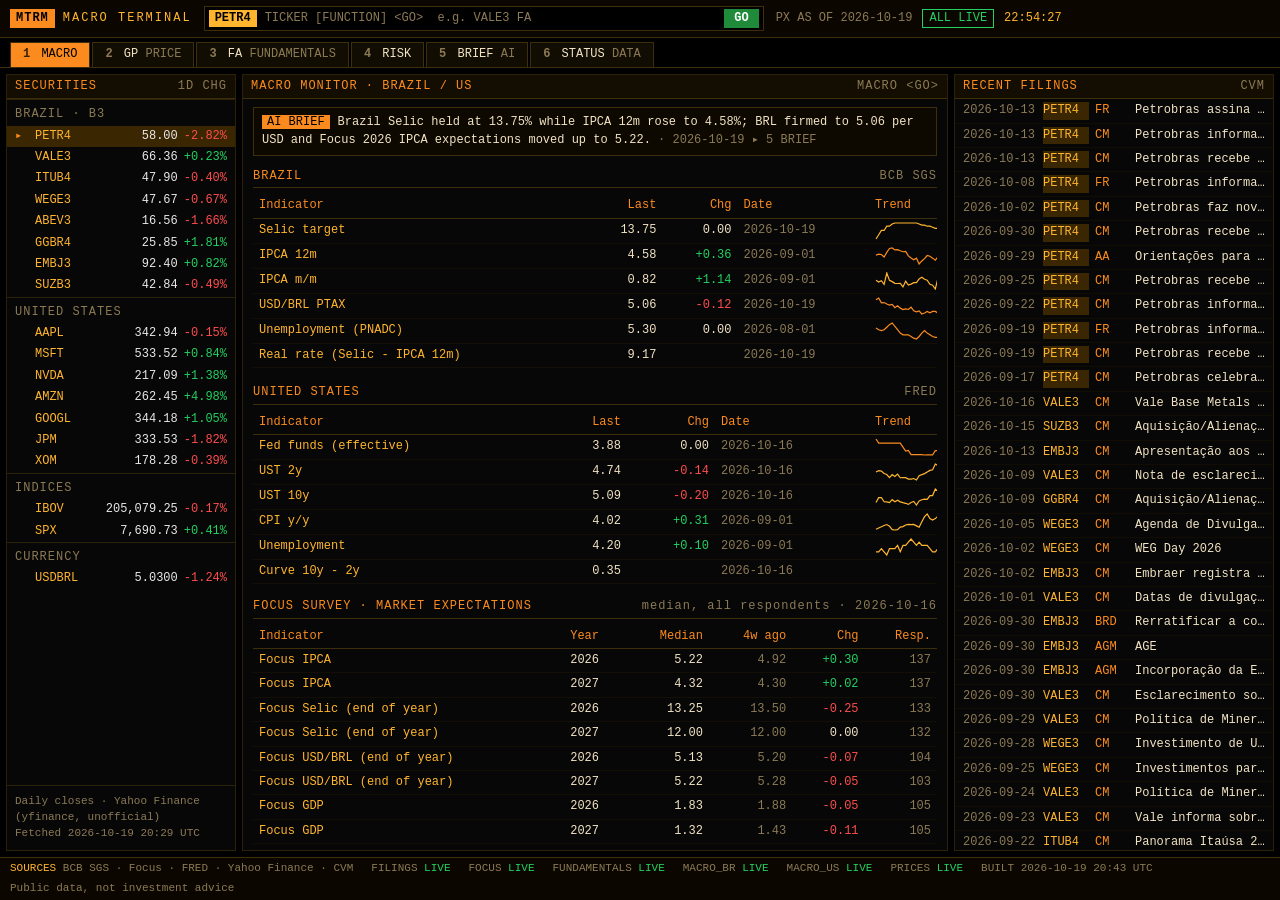
==== site/index.html @ 36a80afa "Macro terminal: data pipeline, static page and AI brief" ====
<!doctype html>
<html lang="en">
<head>
<meta charset="utf-8">
<meta name="viewport" content="width=device-width, initial-scale=1">
<title>Macro Terminal</title>
<meta name="description" content="Terminal-style dashboard of Brazilian and US macro and market data, built from public sources, with an AI daily brief.">
<link rel="icon" href="data:image/svg+xml,%3Csvg xmlns='http://www.w3.org/2000/svg' viewBox='0 0 16 16'%3E%3Crect width='16' height='16' fill='%23000'/%3E%3Cpath d='M2 12 6 7l3 3 5-6' stroke='%23fb8b1e' stroke-width='2' fill='none'/%3E%3C/svg%3E">
<link rel="stylesheet" href="terminal.css">
</head>
<body>
<header class="top">
  <div class="brand"><span class="logo">MTRM</span><span class="brand-name">MACRO TERMINAL</span></div>
  <form class="cmd" id="cmd" autocomplete="off">
    <span class="cmd-sec" id="cmd-sec">PETR4</span>
    <input id="cmd-input" type="text" spellcheck="false" placeholder="TICKER [FUNCTION] &lt;GO&gt;  e.g. VALE3 FA" aria-label="Command">
    <button type="submit" class="go">GO</button>
  </form>
  <div class="top-right">
    <span id="asof" class="dim"></span>
    <span id="health" class="pill"></span>
    <span id="clock" class="clock"></span>
  </div>
</header>

<nav class="tabs" id="tabs" role="tablist">
  <button data-tab="macro" role="tab"><b>1</b> MACRO</button>
  <button data-tab="gp" role="tab"><b>2</b> GP <span class="dim">PRICE</span></button>
  <button data-tab="fa" role="tab"><b>3</b> FA <span class="dim">FUNDAMENTALS</span></button>
  <button data-tab="risk" role="tab"><b>4</b> RISK</button>
  <button data-tab="brief" role="tab"><b>5</b> BRIEF <span class="dim">AI</span></button>
  <button data-tab="status" role="tab"><b>6</b> STATUS <span class="dim">DATA</span></button>
</nav>

<div class="layout">
  <aside class="panel watch">
    <div class="panel-h">SECURITIES <span class="dim">1D CHG</span></div>
    <div id="watchlist" class="watch-list"></div>
    <div class="watch-note dim" id="watch-note"></div>
  </aside>

  <main class="panel main">
    <div class="panel-h" id="main-title"></div>
    <section id="view" class="view"></section>
  </main>

  <aside class="panel filings">
    <div class="panel-h">RECENT FILINGS <span class="dim">CVM</span></div>
    <div id="filings" class="filing-list"></div>
  </aside>
</div>

<footer class="status-line" id="status-line"></footer>

<script src="data.js"></script>
<script src="terminal.js"></script>
</body>
</html>
---- site/terminal.css ----
/* Terminal look: black background, amber/orange text, monospaced type. No external fonts or libraries. */
:root {
  --bg: #000;
  --panel: #070707;
  --line: #2b2108;
  --line-2: #3d2f0c;
  --orange: #fb8b1e;
  --amber: #ffb52e;
  --text: #f2e3c4;
  --dim: #8c7a55;
  --white: #e9e9e9;
  --up: #23d160;
  --down: #ff4d4d;
  --cyan: #3cc8f0;
  --sel: #3a2600;
  --mono: "IBM Plex Mono", "SFMono-Regular", Consolas, "Liberation Mono", Menlo, monospace;
  color-scheme: dark;
}
* { box-sizing: border-box; }
html, body { margin: 0; height: 100%; background: var(--bg); color: var(--text); font: 12px/1.45 var(--mono); }
body { display: flex; flex-direction: column; min-height: 100vh; }
a { color: var(--amber); text-decoration: none; }
a:hover { text-decoration: underline; }
b { color: var(--orange); font-weight: 700; }
.dim { color: var(--dim); }
.up { color: var(--up); }
.down { color: var(--down); }
.amber { color: var(--amber); }
.orange { color: var(--orange); }
.num { text-align: right; font-variant-numeric: tabular-nums; white-space: nowrap; }

/* top bar */
.top { display: flex; align-items: center; gap: 12px; padding: 6px 10px; border-bottom: 1px solid var(--line-2);
  background: #0b0700; }
.brand { display: flex; align-items: center; gap: 8px; white-space: nowrap; }
.logo { background: var(--orange); color: #000; font-weight: 700; padding: 1px 6px; letter-spacing: 1px; }
.brand-name { color: var(--amber); letter-spacing: 2px; }
.cmd { flex: 1; display: flex; align-items: center; gap: 6px; min-width: 0; max-width: 560px;
  border: 1px solid var(--line-2); background: #000; padding: 2px 4px; }
.cmd-sec { color: #000; background: var(--amber); padding: 0 6px; font-weight: 700; white-space: nowrap; }
.cmd input { flex: 1; min-width: 0; background: transparent; border: 0; color: var(--amber); font: inherit;
  text-transform: uppercase; outline: none; }
.cmd input::placeholder { color: var(--dim); text-transform: none; }
.go { background: #1f8a3a; color: #fff; border: 0; font: inherit; font-weight: 700; padding: 1px 10px; cursor: pointer; }
.top-right { display: flex; gap: 10px; align-items: center; white-space: nowrap; }
.clock { color: var(--amber); }
.pill { padding: 0 6px; border: 1px solid currentColor; }
.pill.ok { color: var(--up); }
.pill.warn { color: var(--orange); }

/* function tabs */
.tabs { display: flex; gap: 2px; padding: 4px 10px 0; border-bottom: 1px solid var(--line-2); overflow-x: auto;
  scrollbar-width: none; }
.tabs button { background: #120d02; color: var(--text); border: 1px solid var(--line-2); border-bottom: 0;
  font: inherit; padding: 3px 12px; cursor: pointer; white-space: nowrap; }
.tabs button b { color: var(--dim); margin-right: 4px; }
.tabs button.on { background: var(--orange); color: #000; }
.tabs button.on b, .tabs button.on .dim { color: #3a2200; }

/* three columns */
.layout { flex: 1; display: grid; grid-template-columns: 230px minmax(0, 1fr) 320px; gap: 6px; padding: 6px;
  min-height: 0; }
.panel { background: var(--panel); border: 1px solid var(--line); display: flex; flex-direction: column; min-height: 0;
  min-width: 0; }
.panel-h { display: flex; justify-content: space-between; gap: 8px; padding: 3px 8px; background: #140e02;
  border-bottom: 1px solid var(--line-2); color: var(--orange); letter-spacing: 1px; text-transform: uppercase; }
.view { padding: 8px 10px; overflow: auto; flex: 1; }

/* watchlist */
.watch-list { overflow: auto; }
.wl-group { color: var(--dim); padding: 6px 8px 2px; border-top: 1px solid var(--line); letter-spacing: 1px; }
.wl-row { display: grid; grid-template-columns: 14px 1fr auto auto; gap: 6px; padding: 2px 8px; cursor: pointer;
  align-items: baseline; }
.wl-row:hover { background: #160f02; }
.wl-row.sel { background: var(--sel); }
.wl-row .mark { color: var(--orange); }
.wl-row .tk { color: var(--amber); }
.wl-row .px { color: var(--white); }
.wl-row .stale { color: var(--orange); font-size: 10px; }
.watch-note { padding: 8px; border-top: 1px solid var(--line); font-size: 11px; margin-top: auto; }

/* filings */
.filing-list { overflow: auto; }
.filing { display: grid; grid-template-columns: 74px 46px 34px 1fr; gap: 6px; padding: 3px 8px;
  border-bottom: 1px solid #120d02; align-items: baseline; }
.filing:hover { background: #160f02; }
.filing .fd { color: var(--dim); }
.filing .ft { color: var(--amber); }
.filing .fc { color: var(--orange); }
.filing .fs { color: var(--text); overflow: hidden; text-overflow: ellipsis; white-space: nowrap; }
.filing.hl .ft { background: var(--sel); }

/* tables */
table.t { width: 100%; border-collapse: collapse; }
.t th { color: var(--orange); text-align: left; font-weight: 400; border-bottom: 1px solid var(--line-2);
  padding: 3px 6px; white-space: nowrap; }
.t th.num { text-align: right; }
.t td { padding: 3px 6px; border-bottom: 1px solid #140f04; }
.t tr:hover td { background: #120c02; }
.t td.lbl { color: var(--amber); white-space: nowrap; }
.sec-h { color: var(--orange); margin: 14px 0 6px; letter-spacing: 1px; display: flex; justify-content: space-between;
  gap: 8px; border-bottom: 1px solid var(--line-2); padding-bottom: 2px; }
.sec-h:first-child { margin-top: 0; }
.grid2 { display: grid; grid-template-columns: repeat(auto-fit, minmax(min(100%, 460px), 1fr)); gap: 16px 28px; }
.grid2 > div { min-width: 0; overflow-x: auto; }
.t td.trend, .t th.trend { width: 68px; max-width: 68px; overflow: hidden; padding-right: 0; }
.note { color: var(--dim); font-size: 11px; margin-top: 6px; }
.spark { display: block; }

/* brief teaser */
.teaser { border: 1px solid var(--line-2); padding: 6px 8px; margin-bottom: 12px; cursor: pointer; background: #0d0900; }
.teaser:hover { border-color: var(--orange); }
.teaser .k { color: #000; background: var(--orange); padding: 0 5px; margin-right: 8px; }

/* price chart */
.quote { display: flex; flex-wrap: wrap; gap: 6px 22px; align-items: baseline; margin-bottom: 6px; }
.quote .big { font-size: 26px; color: var(--white); }
.quote .kv span { display: block; color: var(--dim); font-size: 10px; }
.legend { display: flex; flex-wrap: wrap; gap: 12px; margin: 4px 0; }
.legend i { display: inline-block; width: 14px; height: 2px; vertical-align: middle; margin-right: 4px; }
.ranges { display: flex; gap: 4px; margin-left: auto; }
.ranges button, .seg button { background: #120d02; color: var(--text); border: 1px solid var(--line-2); font: inherit;
  padding: 0 8px; cursor: pointer; }
.ranges button.on, .seg button.on { background: var(--amber); color: #000; }
.seg { display: inline-flex; gap: 4px; }
canvas { display: block; width: 100%; }
.chart-wrap { position: relative; }
.tip { position: absolute; pointer-events: none; background: #000; border: 1px solid var(--orange); padding: 2px 6px;
  color: var(--white); font-size: 11px; display: none; white-space: nowrap; }

/* heatmap */
.heat td.c { text-align: center; color: #000; min-width: 52px; }
.heat th { text-align: center; }

/* brief */
.headline { color: var(--white); font-size: 16px; margin: 4px 0 10px; }
ol.points, ul.risks { margin: 0; padding-left: 22px; }
ol.points li, ul.risks li { margin: 4px 0; }
ol.points li::marker { color: var(--orange); }
ul.risks li::marker { color: var(--down); }
.meta { display: grid; grid-template-columns: repeat(auto-fit, minmax(150px, 1fr)); gap: 6px 14px; margin-top: 14px;
  border-top: 1px solid var(--line-2); padding-top: 8px; }
.meta div span { display: block; color: var(--dim); font-size: 10px; }
.badge { padding: 0 5px; border: 1px solid currentColor; font-size: 11px; }
.badge.live { color: var(--up); }
.badge.stale { color: var(--orange); }
.badge.missing { color: var(--down); }
.issues { margin: 0; padding-left: 16px; color: var(--dim); }
.issues li.error { color: var(--down); }

/* bottom line */
.status-line { padding: 3px 10px; border-top: 1px solid var(--line-2); background: #0b0700; color: var(--dim);
  display: flex; flex-wrap: wrap; gap: 4px 18px; font-size: 11px; }
.status-line b { color: var(--amber); font-weight: 400; }

/* phones and narrow windows */
@media (max-width: 980px) {
  html, body { height: auto; }
  body { overflow-x: hidden; }
  .layout { grid-template-columns: minmax(0, 1fr); flex: none; }
  .watch, .filings { min-height: auto; }
  .watch { order: 1; }
  .main { order: 2; min-height: 70vh; }
  .filings { order: 3; max-height: 50vh; }
  .watch-list { display: flex; overflow-x: auto; }
  .wl-group { display: none; }
  .wl-row { grid-template-columns: auto auto; border-right: 1px solid var(--line); padding: 4px 10px; white-space: nowrap; }
  .wl-row .mark, .wl-row .px { display: none; }
  .watch-note { display: none; }
  .top { flex-wrap: wrap; }
  .cmd { order: 3; flex-basis: 100%; max-width: none; }
  .brand-name { display: none; }
}
@media (max-width: 520px) {
  .filing { grid-template-columns: 70px 44px 1fr; }
  .filing .fc { display: none; }
  .top-right #asof { display: none; }
  .quote .big { font-size: 22px; }
  .t .trend { display: none; }
  .t td.lbl { white-space: normal; }
}
.t tr.sel td { background: var(--sel); }
.t td.dim { white-space: nowrap; }
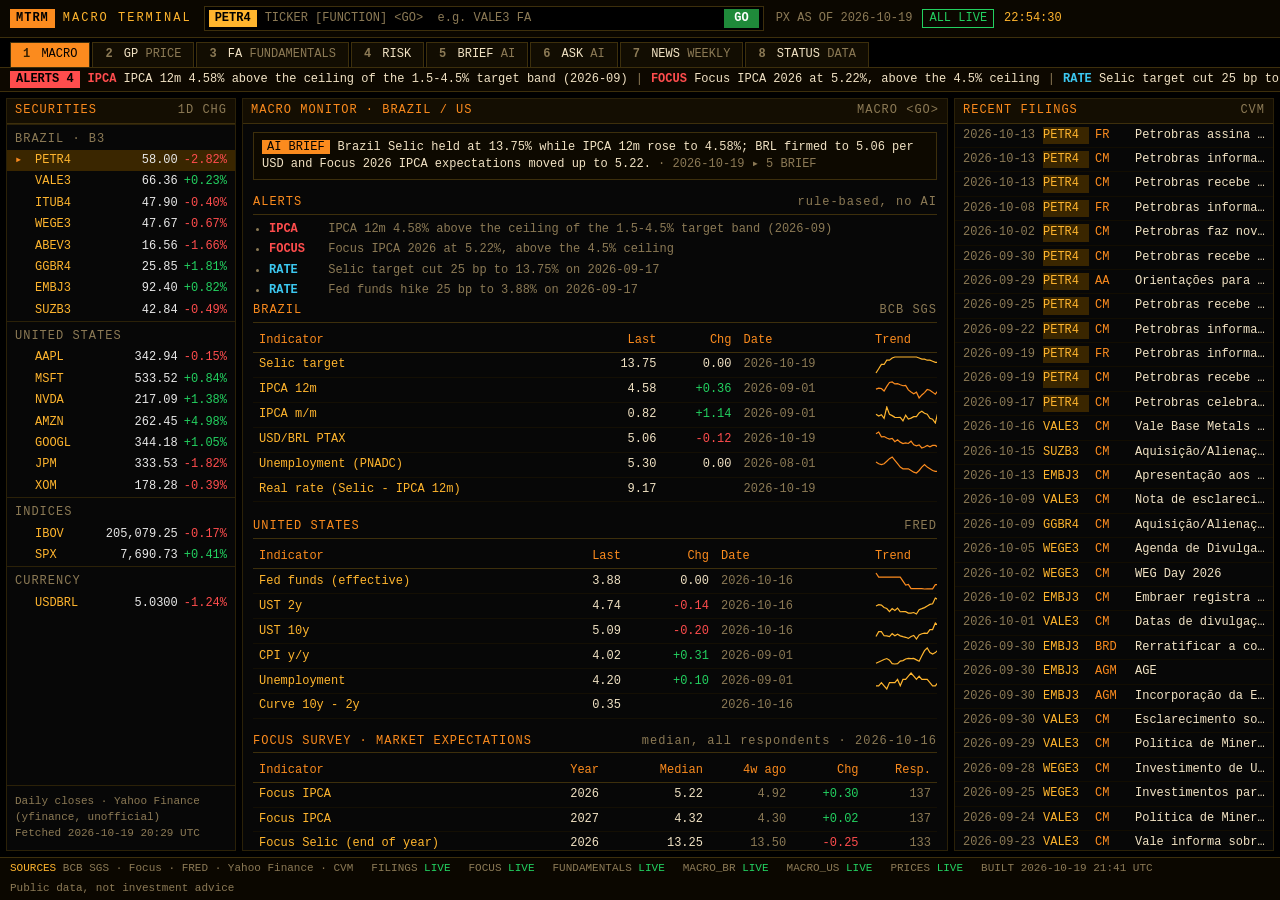
==== commit d2de8c3e: "Add rule-based alerts, ask tab with cited series, weekly newsletter" ====
--- a/site/index.html
+++ b/site/index.html
@@ -29,8 +29,11 @@
   <button data-tab="fa" role="tab"><b>3</b> FA <span class="dim">FUNDAMENTALS</span></button>
   <button data-tab="risk" role="tab"><b>4</b> RISK</button>
   <button data-tab="brief" role="tab"><b>5</b> BRIEF <span class="dim">AI</span></button>
-  <button data-tab="status" role="tab"><b>6</b> STATUS <span class="dim">DATA</span></button>
+  <button data-tab="ask" role="tab"><b>6</b> ASK <span class="dim">AI</span></button>
+  <button data-tab="news" role="tab"><b>7</b> NEWS <span class="dim">WEEKLY</span></button>
+  <button data-tab="status" role="tab"><b>8</b> STATUS <span class="dim">DATA</span></button>
 </nav>
+<div class="alertbar" id="alertbar"></div>
 
 <div class="layout">
   <aside class="panel watch">
--- a/site/terminal.css
+++ b/site/terminal.css
@@ -181,3 +181,32 @@
 }
 .t tr.sel td { background: var(--sel); }
 .t td.dim { white-space: nowrap; }
+
+/* alerts strip */
+.alertbar { display: flex; gap: 8px; align-items: center; padding: 3px 10px; border-bottom: 1px solid var(--line-2);
+  background: #0d0800; overflow-x: auto; white-space: nowrap; scrollbar-width: none; cursor: pointer; }
+.alertbar:empty { display: none; }
+.alertbar .lab { color: #000; background: var(--down); padding: 0 6px; font-weight: 700; }
+.alertbar .a { color: var(--text); }
+.alertbar .a.warn b { color: var(--down); }
+.alertbar .a.info b { color: var(--cyan); }
+.alertbar .sep { color: var(--dim); }
+.alert-list li { margin: 3px 0; }
+.alert-list b { display: inline-block; min-width: 52px; }
+.alert-list .warn b { color: var(--down); }
+.alert-list .info b { color: var(--cyan); }
+
+/* ask */
+.qa { border: 1px solid var(--line-2); padding: 8px 10px; margin-bottom: 10px; background: #0b0700; }
+.qa .q { color: var(--amber); margin-bottom: 4px; }
+.qa .q::before { content: "Q> "; color: var(--orange); }
+.qa .a { color: var(--white); }
+.qa .cites { margin-top: 6px; font-size: 11px; color: var(--dim); }
+.qa .cites span { border: 1px solid var(--line-2); padding: 0 5px; margin-right: 4px; display: inline-block; margin-top: 3px; color: var(--amber); }
+.askform { display: flex; gap: 6px; margin-bottom: 12px; }
+.askform input { flex: 1; min-width: 0; background: #000; border: 1px solid var(--orange); color: var(--amber); font: inherit; padding: 4px 6px; }
+.askform button { background: var(--orange); color: #000; border: 0; font: inherit; font-weight: 700; padding: 0 12px; cursor: pointer; }
+
+/* news */
+.ed { display: grid; grid-template-columns: 90px 1fr auto; gap: 8px; padding: 4px 0; border-bottom: 1px solid #140f04; }
+.newsframe { width: 100%; height: 70vh; border: 1px solid var(--line-2); background: #fff; margin-top: 10px; }
